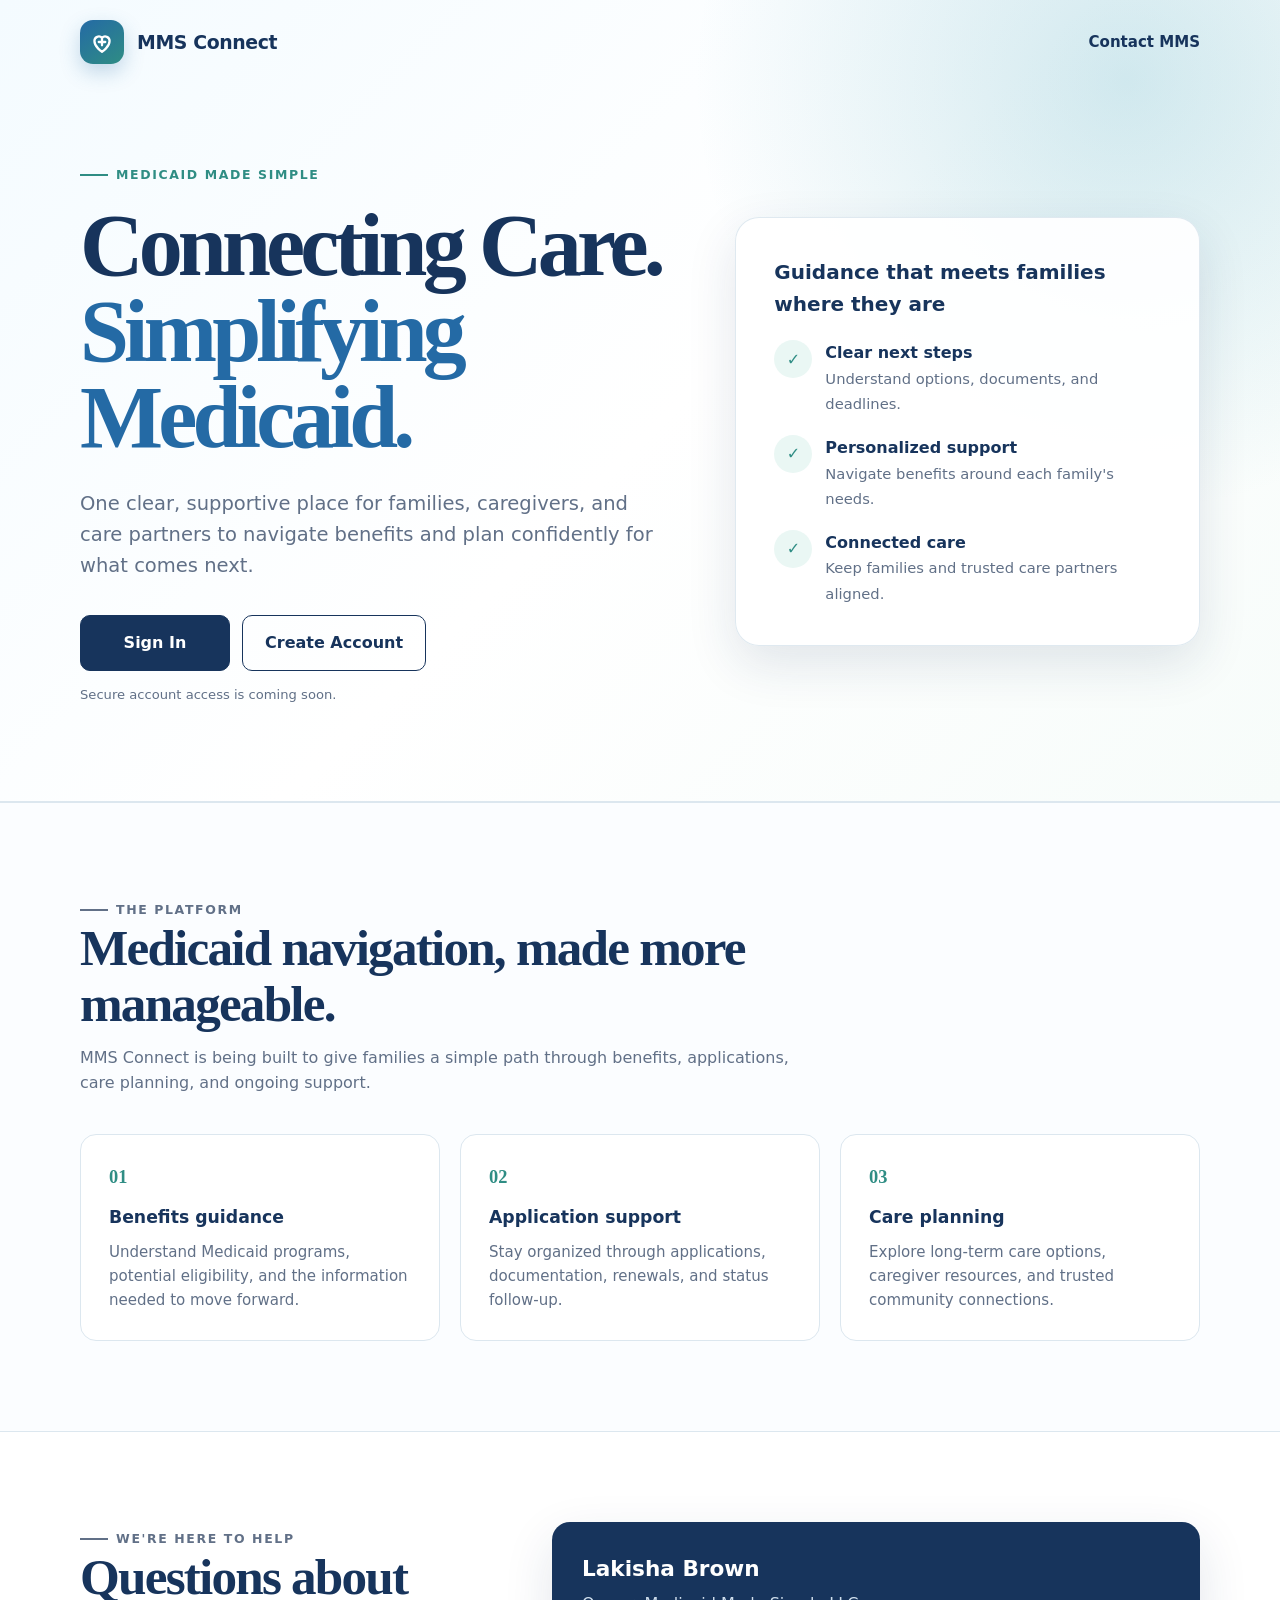
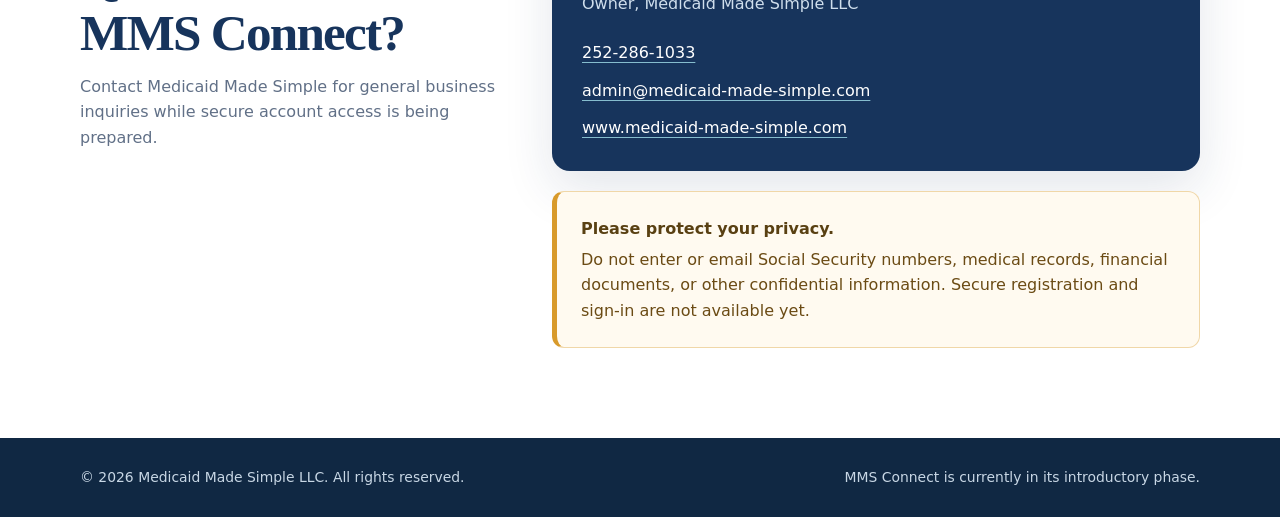
==== index.html @ 68997a7f "Add MMS Connect landing page" ====
<!doctype html>
<html lang="en">
<head>
  <meta charset="utf-8">
  <meta name="viewport" content="width=device-width, initial-scale=1">
  <meta name="description" content="MMS Connect helps families navigate Medicaid benefits and long-term care resources with confidence.">
  <title>MMS Connect | Medicaid Made Simple</title>
  <style>
    :root {
      --navy: #17345c;
      --blue: #246aa5;
      --sky: #eaf5fb;
      --teal: #2f8d84;
      --ink: #243247;
      --muted: #617087;
      --cream: #fffaf0;
      --white: #ffffff;
      --line: #dce7ef;
      --shadow: 0 18px 50px rgba(23, 52, 92, .12);
    }

    * { box-sizing: border-box; }

    html { scroll-behavior: smooth; }

    body {
      margin: 0;
      color: var(--ink);
      background: var(--white);
      font-family: Inter, ui-sans-serif, system-ui, -apple-system, BlinkMacSystemFont, "Segoe UI", sans-serif;
      line-height: 1.6;
    }

    a { color: inherit; }

    .shell {
      width: min(1120px, calc(100% - 40px));
      margin: 0 auto;
    }

    header {
      position: relative;
      overflow: hidden;
      background:
        radial-gradient(circle at 88% 10%, rgba(78, 169, 192, .26), transparent 27rem),
        linear-gradient(135deg, #f4fbff 0%, #ffffff 52%, #f7fcfa 100%);
      border-bottom: 1px solid var(--line);
    }

    nav {
      min-height: 84px;
      display: flex;
      align-items: center;
      justify-content: space-between;
      gap: 24px;
    }

    .brand {
      display: inline-flex;
      align-items: center;
      gap: 13px;
      color: var(--navy);
      font-size: 1.18rem;
      font-weight: 800;
      letter-spacing: -.02em;
    }

    .brand-mark {
      width: 44px;
      height: 44px;
      display: grid;
      place-items: center;
      color: var(--white);
      background: linear-gradient(145deg, var(--blue), var(--teal));
      border-radius: 13px;
      box-shadow: 0 8px 20px rgba(36, 106, 165, .25);
    }

    .brand-mark svg { width: 26px; height: 26px; }

    .nav-contact {
      color: var(--navy);
      font-size: .94rem;
      font-weight: 700;
      text-decoration: none;
    }

    .hero {
      min-height: 610px;
      display: grid;
      grid-template-columns: 1.12fr .88fr;
      align-items: center;
      gap: 64px;
      padding: 74px 0 96px;
    }

    .eyebrow {
      display: inline-flex;
      align-items: center;
      gap: 8px;
      margin: 0 0 18px;
      color: var(--teal);
      font-size: .78rem;
      font-weight: 800;
      letter-spacing: .13em;
      text-transform: uppercase;
    }

    .eyebrow::before {
      content: "";
      width: 28px;
      height: 2px;
      background: currentColor;
    }

    h1 {
      max-width: 760px;
      margin: 0;
      color: var(--navy);
      font-family: Georgia, "Times New Roman", serif;
      font-size: clamp(3rem, 7vw, 5.5rem);
      font-weight: 700;
      letter-spacing: -.055em;
      line-height: .98;
    }

    h1 span { color: var(--blue); }

    .lead {
      max-width: 650px;
      margin: 26px 0 0;
      color: var(--muted);
      font-size: clamp(1.05rem, 2vw, 1.22rem);
    }

    .actions {
      display: flex;
      flex-wrap: wrap;
      gap: 12px;
      margin-top: 34px;
    }

    .button {
      min-width: 150px;
      padding: 14px 22px;
      border: 1px solid var(--navy);
      border-radius: 10px;
      font: inherit;
      font-weight: 800;
      text-align: center;
      cursor: not-allowed;
    }

    .button-primary { color: var(--white); background: var(--navy); }
    .button-secondary { color: var(--navy); background: transparent; }

    .button-note {
      flex-basis: 100%;
      margin: 1px 0 0;
      color: var(--muted);
      font-size: .82rem;
    }

    .hero-card {
      position: relative;
      padding: 38px;
      background: rgba(255, 255, 255, .92);
      border: 1px solid rgba(220, 231, 239, .9);
      border-radius: 24px;
      box-shadow: var(--shadow);
    }

    .hero-card::before {
      content: "";
      position: absolute;
      z-index: -1;
      inset: -18px 28px 30px -18px;
      background: var(--sky);
      border-radius: 28px;
      transform: rotate(-2deg);
    }

    .hero-card h2 {
      margin: 0 0 20px;
      color: var(--navy);
      font-size: 1.25rem;
    }

    .checklist {
      display: grid;
      gap: 18px;
      margin: 0;
      padding: 0;
      list-style: none;
    }

    .checklist li {
      display: grid;
      grid-template-columns: 38px 1fr;
      gap: 13px;
      align-items: start;
    }

    .check {
      width: 38px;
      height: 38px;
      display: grid;
      place-items: center;
      color: var(--teal);
      background: #eaf7f4;
      border-radius: 50%;
      font-weight: 900;
    }

    .checklist strong { display: block; color: var(--navy); }
    .checklist small { color: var(--muted); font-size: .92rem; }

    main section { padding: 90px 0; }

    .section-heading {
      max-width: 720px;
      margin-bottom: 38px;
    }

    .section-heading h2 {
      margin: 0 0 12px;
      color: var(--navy);
      font-family: Georgia, "Times New Roman", serif;
      font-size: clamp(2.1rem, 4vw, 3.25rem);
      letter-spacing: -.035em;
      line-height: 1.1;
    }

    .section-heading p { margin: 0; color: var(--muted); }

    .features {
      background: #fbfdff;
      border-top: 1px solid var(--line);
      border-bottom: 1px solid var(--line);
    }

    .feature-grid {
      display: grid;
      grid-template-columns: repeat(3, 1fr);
      gap: 20px;
    }

    .feature {
      padding: 28px;
      background: var(--white);
      border: 1px solid var(--line);
      border-radius: 16px;
    }

    .feature-number {
      color: var(--teal);
      font-family: Georgia, "Times New Roman", serif;
      font-size: 1.15rem;
      font-weight: 700;
    }

    .feature h3 { margin: 12px 0 8px; color: var(--navy); font-size: 1.08rem; }
    .feature p { margin: 0; color: var(--muted); font-size: .94rem; }

    .contact-wrap {
      display: grid;
      grid-template-columns: .8fr 1.2fr;
      gap: 40px;
      align-items: start;
    }

    .contact-card {
      padding: 30px;
      color: var(--white);
      background: var(--navy);
      border-radius: 18px;
      box-shadow: var(--shadow);
    }

    .contact-card h3 { margin: 0 0 4px; font-size: 1.35rem; }
    .contact-card > p { margin: 0 0 24px; color: #cfdeec; }

    .contact-list { display: grid; gap: 12px; }
    .contact-list a { color: var(--white); text-decoration-color: #86bdce; text-underline-offset: 4px; }

    .privacy {
      padding: 24px;
      color: #6b4b14;
      background: var(--cream);
      border: 1px solid #f0d7a8;
      border-left: 5px solid #d89a2b;
      border-radius: 12px;
    }

    .privacy strong { display: block; margin-bottom: 5px; color: #594012; }
    .privacy p { margin: 0; }

    footer {
      padding: 28px 0;
      color: #c8d7e5;
      background: #102843;
      font-size: .87rem;
    }

    .footer-row {
      display: flex;
      justify-content: space-between;
      gap: 24px;
      flex-wrap: wrap;
    }

    footer p { margin: 0; }

    @media (max-width: 820px) {
      .hero, .contact-wrap { grid-template-columns: 1fr; }
      .hero { gap: 62px; padding-top: 52px; }
      .feature-grid { grid-template-columns: 1fr; }
      .hero-card { margin-left: 16px; }
    }

    @media (max-width: 520px) {
      .shell { width: min(100% - 28px, 1120px); }
      nav { min-height: 74px; }
      .nav-contact { display: none; }
      .hero { padding-bottom: 74px; }
      .hero-card { padding: 26px; }
      main section { padding: 70px 0; }
      .button { width: 100%; }
    }
  </style>
</head>
<body>
  <header>
    <nav class="shell" aria-label="Primary navigation">
      <div class="brand" aria-label="MMS Connect home">
        <span class="brand-mark" aria-hidden="true">
          <svg viewBox="0 0 24 24" fill="none" stroke="currentColor" stroke-width="2.1" stroke-linecap="round" stroke-linejoin="round">
            <path d="M12 21s-7-4.4-7-10a4 4 0 0 1 7-2.7A4 4 0 0 1 19 11c0 5.6-7 10-7 10Z"/>
            <path d="M9 12h6M12 9v6"/>
          </svg>
        </span>
        MMS Connect
      </div>
      <a class="nav-contact" href="#contact">Contact MMS</a>
    </nav>

    <div class="hero shell">
      <div>
        <p class="eyebrow">Medicaid Made Simple</p>
        <h1>Connecting Care.<br><span>Simplifying Medicaid.</span></h1>
        <p class="lead">One clear, supportive place for families, caregivers, and care partners to navigate benefits and plan confidently for what comes next.</p>
        <div class="actions" aria-label="Account actions coming soon">
          <span class="button button-primary" aria-disabled="true">Sign In</span>
          <span class="button button-secondary" aria-disabled="true">Create Account</span>
          <p class="button-note">Secure account access is coming soon.</p>
        </div>
      </div>

      <aside class="hero-card" aria-label="MMS Connect highlights">
        <h2>Guidance that meets families where they are</h2>
        <ul class="checklist">
          <li>
            <span class="check" aria-hidden="true">✓</span>
            <span><strong>Clear next steps</strong><small>Understand options, documents, and deadlines.</small></span>
          </li>
          <li>
            <span class="check" aria-hidden="true">✓</span>
            <span><strong>Personalized support</strong><small>Navigate benefits around each family's needs.</small></span>
          </li>
          <li>
            <span class="check" aria-hidden="true">✓</span>
            <span><strong>Connected care</strong><small>Keep families and trusted care partners aligned.</small></span>
          </li>
        </ul>
      </aside>
    </div>
  </header>

  <main>
    <section class="features" aria-labelledby="platform-heading">
      <div class="shell">
        <div class="section-heading">
          <p class="eyebrow">The platform</p>
          <h2 id="platform-heading">Medicaid navigation, made more manageable.</h2>
          <p>MMS Connect is being built to give families a simple path through benefits, applications, care planning, and ongoing support.</p>
        </div>
        <div class="feature-grid">
          <article class="feature">
            <span class="feature-number">01</span>
            <h3>Benefits guidance</h3>
            <p>Understand Medicaid programs, potential eligibility, and the information needed to move forward.</p>
          </article>
          <article class="feature">
            <span class="feature-number">02</span>
            <h3>Application support</h3>
            <p>Stay organized through applications, documentation, renewals, and status follow-up.</p>
          </article>
          <article class="feature">
            <span class="feature-number">03</span>
            <h3>Care planning</h3>
            <p>Explore long-term care options, caregiver resources, and trusted community connections.</p>
          </article>
        </div>
      </div>
    </section>

    <section id="contact" aria-labelledby="contact-heading">
      <div class="shell contact-wrap">
        <div class="section-heading">
          <p class="eyebrow">We're here to help</p>
          <h2 id="contact-heading">Questions about MMS Connect?</h2>
          <p>Contact Medicaid Made Simple for general business inquiries while secure account access is being prepared.</p>
        </div>
        <div>
          <div class="contact-card">
            <h3>Lakisha Brown</h3>
            <p>Owner, Medicaid Made Simple LLC</p>
            <div class="contact-list">
              <a href="tel:+12522861033">252-286-1033</a>
              <a href="mailto:admin@medicaid-made-simple.com">admin@medicaid-made-simple.com</a>
              <a href="https://www.medicaid-made-simple.com">www.medicaid-made-simple.com</a>
            </div>
          </div>
          <div class="privacy" role="note" style="margin-top: 20px;">
            <strong>Please protect your privacy.</strong>
            <p>Do not enter or email Social Security numbers, medical records, financial documents, or other confidential information. Secure registration and sign-in are not available yet.</p>
          </div>
        </div>
      </div>
    </section>
  </main>

  <footer>
    <div class="shell footer-row">
      <p>© <span id="year"></span> Medicaid Made Simple LLC. All rights reserved.</p>
      <p>MMS Connect is currently in its introductory phase.</p>
    </div>
  </footer>

  <script>document.getElementById('year').textContent = new Date().getFullYear();</script>
</body>
</html>
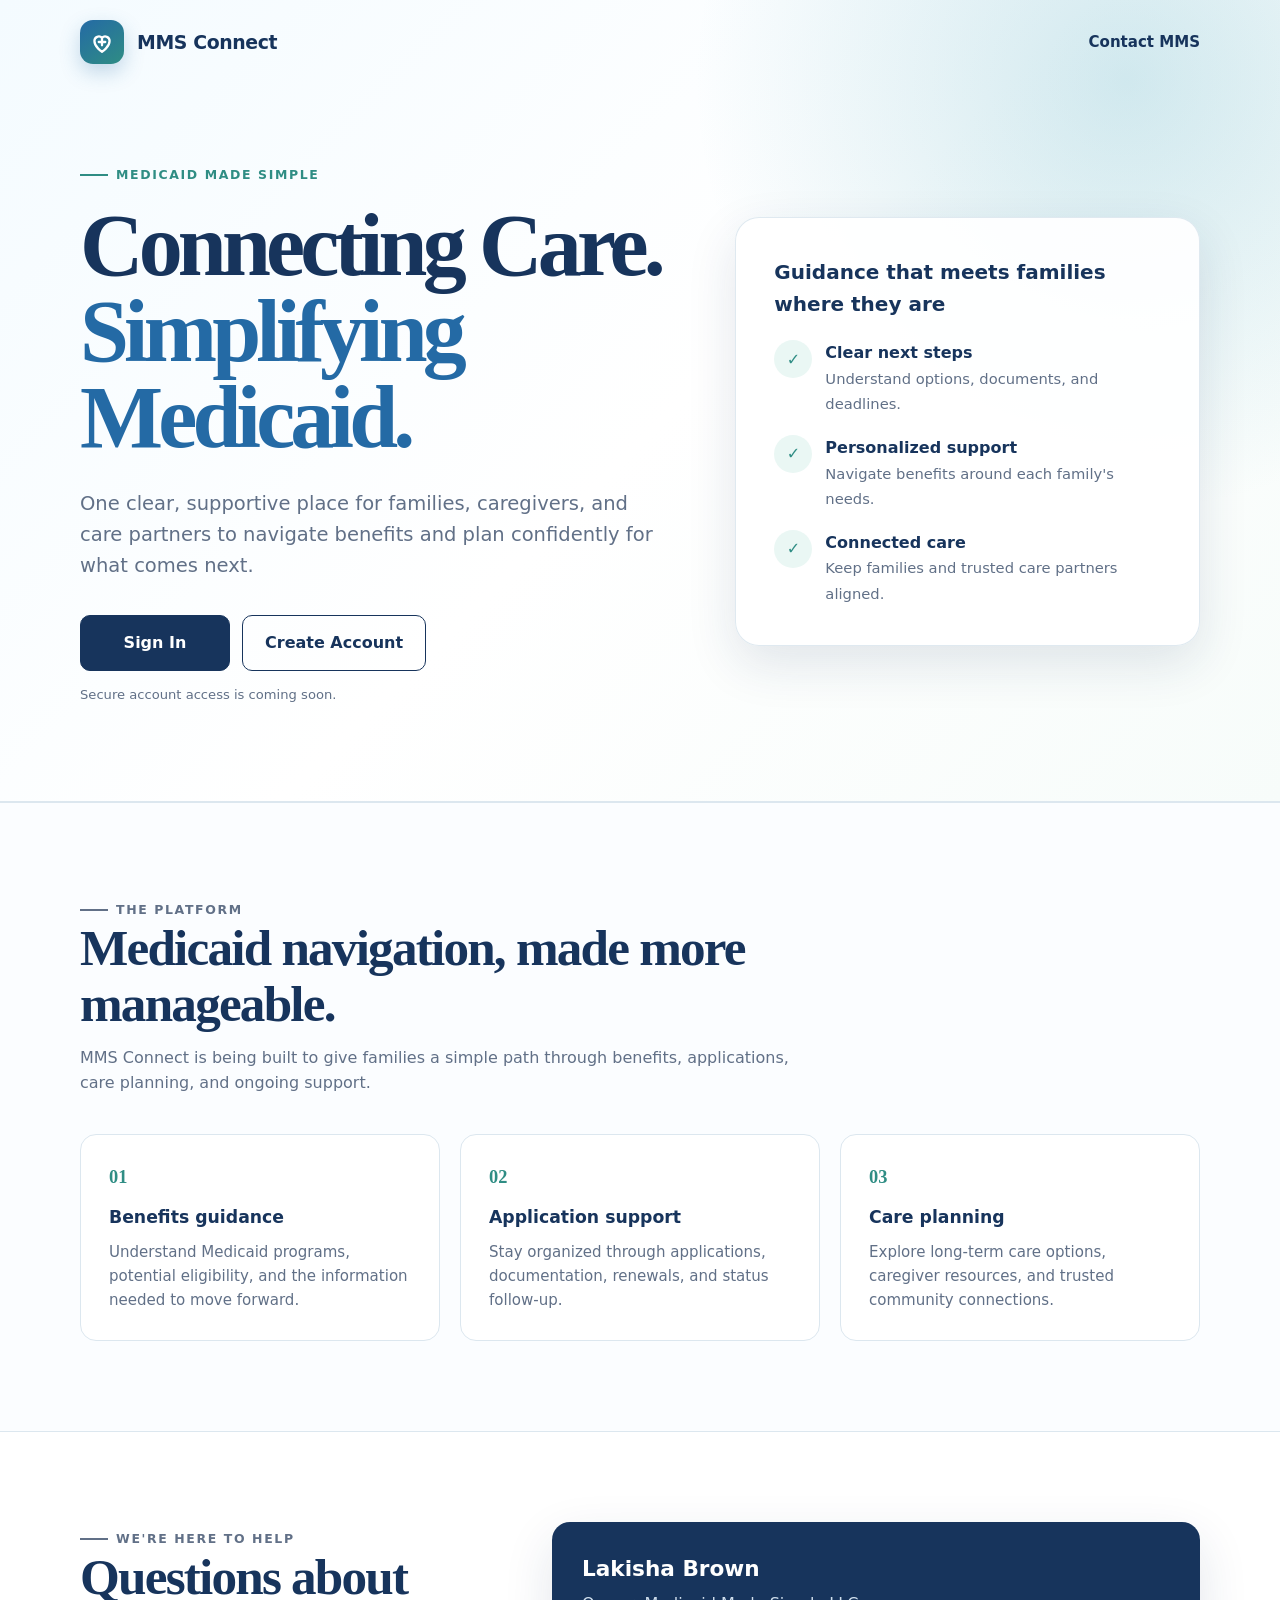
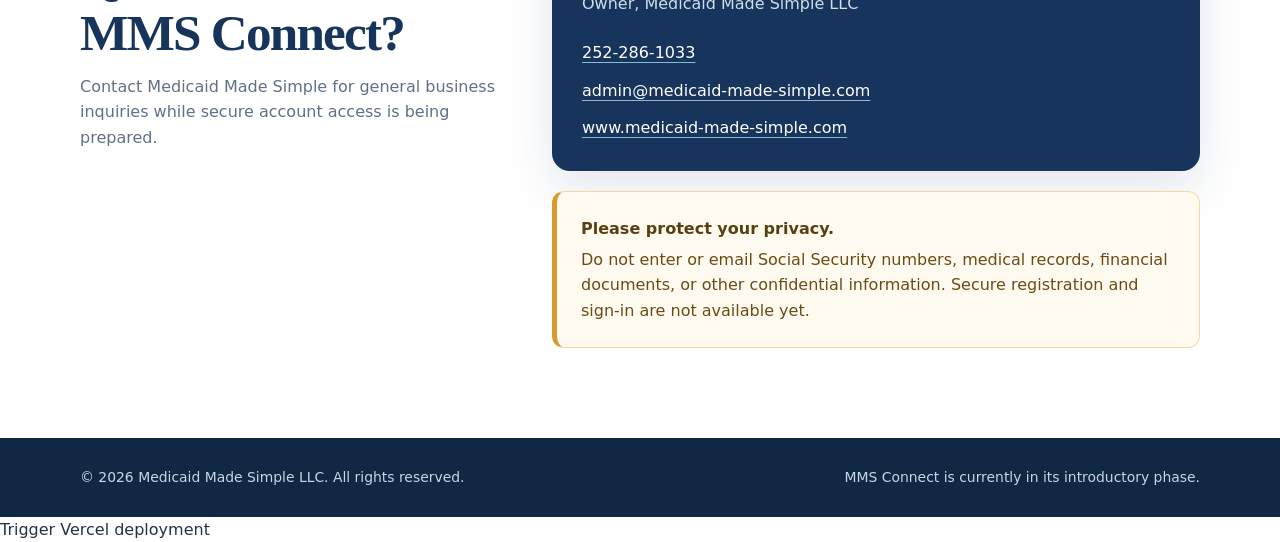
==== commit a846089a: "Update index.html" ====
--- a/index.html
+++ b/index.html
@@ -440,3 +440,4 @@
   <script>document.getElementById('year').textContent = new Date().getFullYear();</script>
 </body>
 </html>
+Trigger Vercel deployment
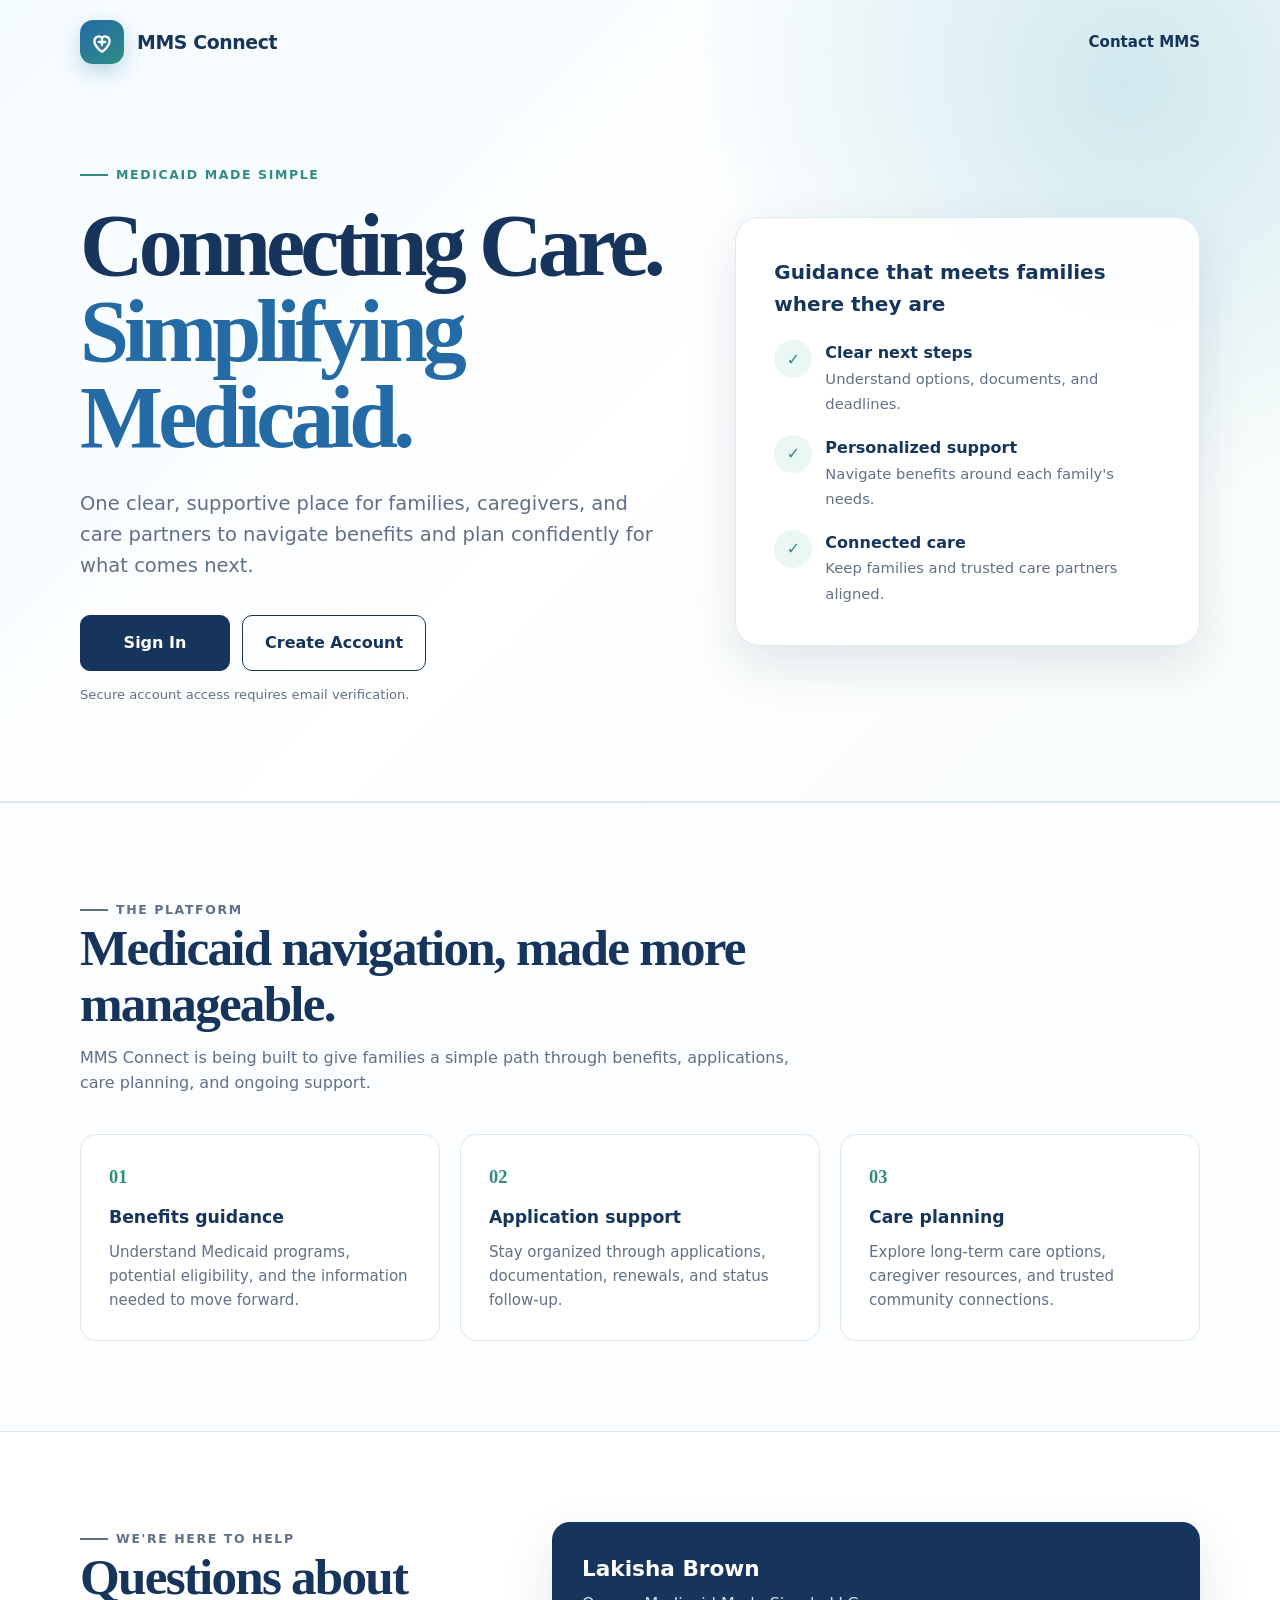
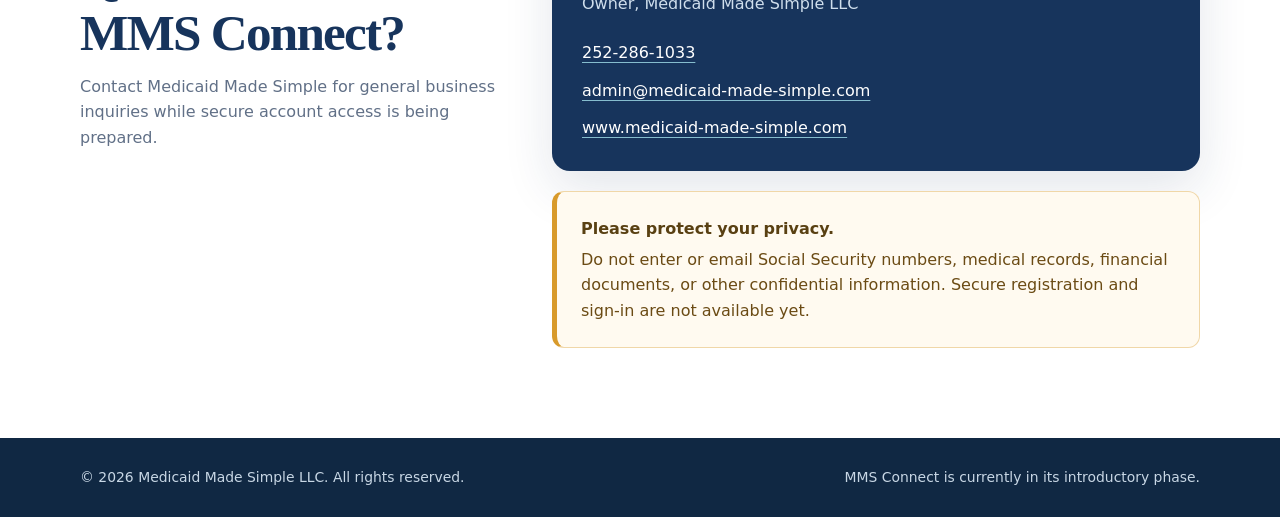
==== commit 7fbe7ea2: "Build authentication foundation and staging dashboard" ====
--- a/index.html
+++ b/index.html
@@ -148,7 +148,8 @@
       font: inherit;
       font-weight: 800;
       text-align: center;
-      cursor: not-allowed;
+      cursor: pointer;
+      text-decoration: none;
     }
 
     .button-primary { color: var(--white); background: var(--navy); }
@@ -350,9 +351,9 @@
         <h1>Connecting Care.<br><span>Simplifying Medicaid.</span></h1>
         <p class="lead">One clear, supportive place for families, caregivers, and care partners to navigate benefits and plan confidently for what comes next.</p>
         <div class="actions" aria-label="Account actions coming soon">
-          <span class="button button-primary" aria-disabled="true">Sign In</span>
-          <span class="button button-secondary" aria-disabled="true">Create Account</span>
-          <p class="button-note">Secure account access is coming soon.</p>
+          <a class="button button-primary" href="/app.html#signin">Sign In</a>
+          <a class="button button-secondary" href="/app.html#register">Create Account</a>
+          <p class="button-note">Secure account access requires email verification.</p>
         </div>
       </div>
 
@@ -432,12 +433,11 @@
 
   <footer>
     <div class="shell footer-row">
-      <p>© <span id="year"></span> Medicaid Made Simple LLC. All rights reserved.</p>
+      <p>© <span data-current-year></span> Medicaid Made Simple LLC. All rights reserved.</p>
       <p>MMS Connect is currently in its introductory phase.</p>
     </div>
   </footer>
 
-  <script>document.getElementById('year').textContent = new Date().getFullYear();</script>
+  <script src="/landing.js" defer></script>
 </body>
 </html>
-Trigger Vercel deployment
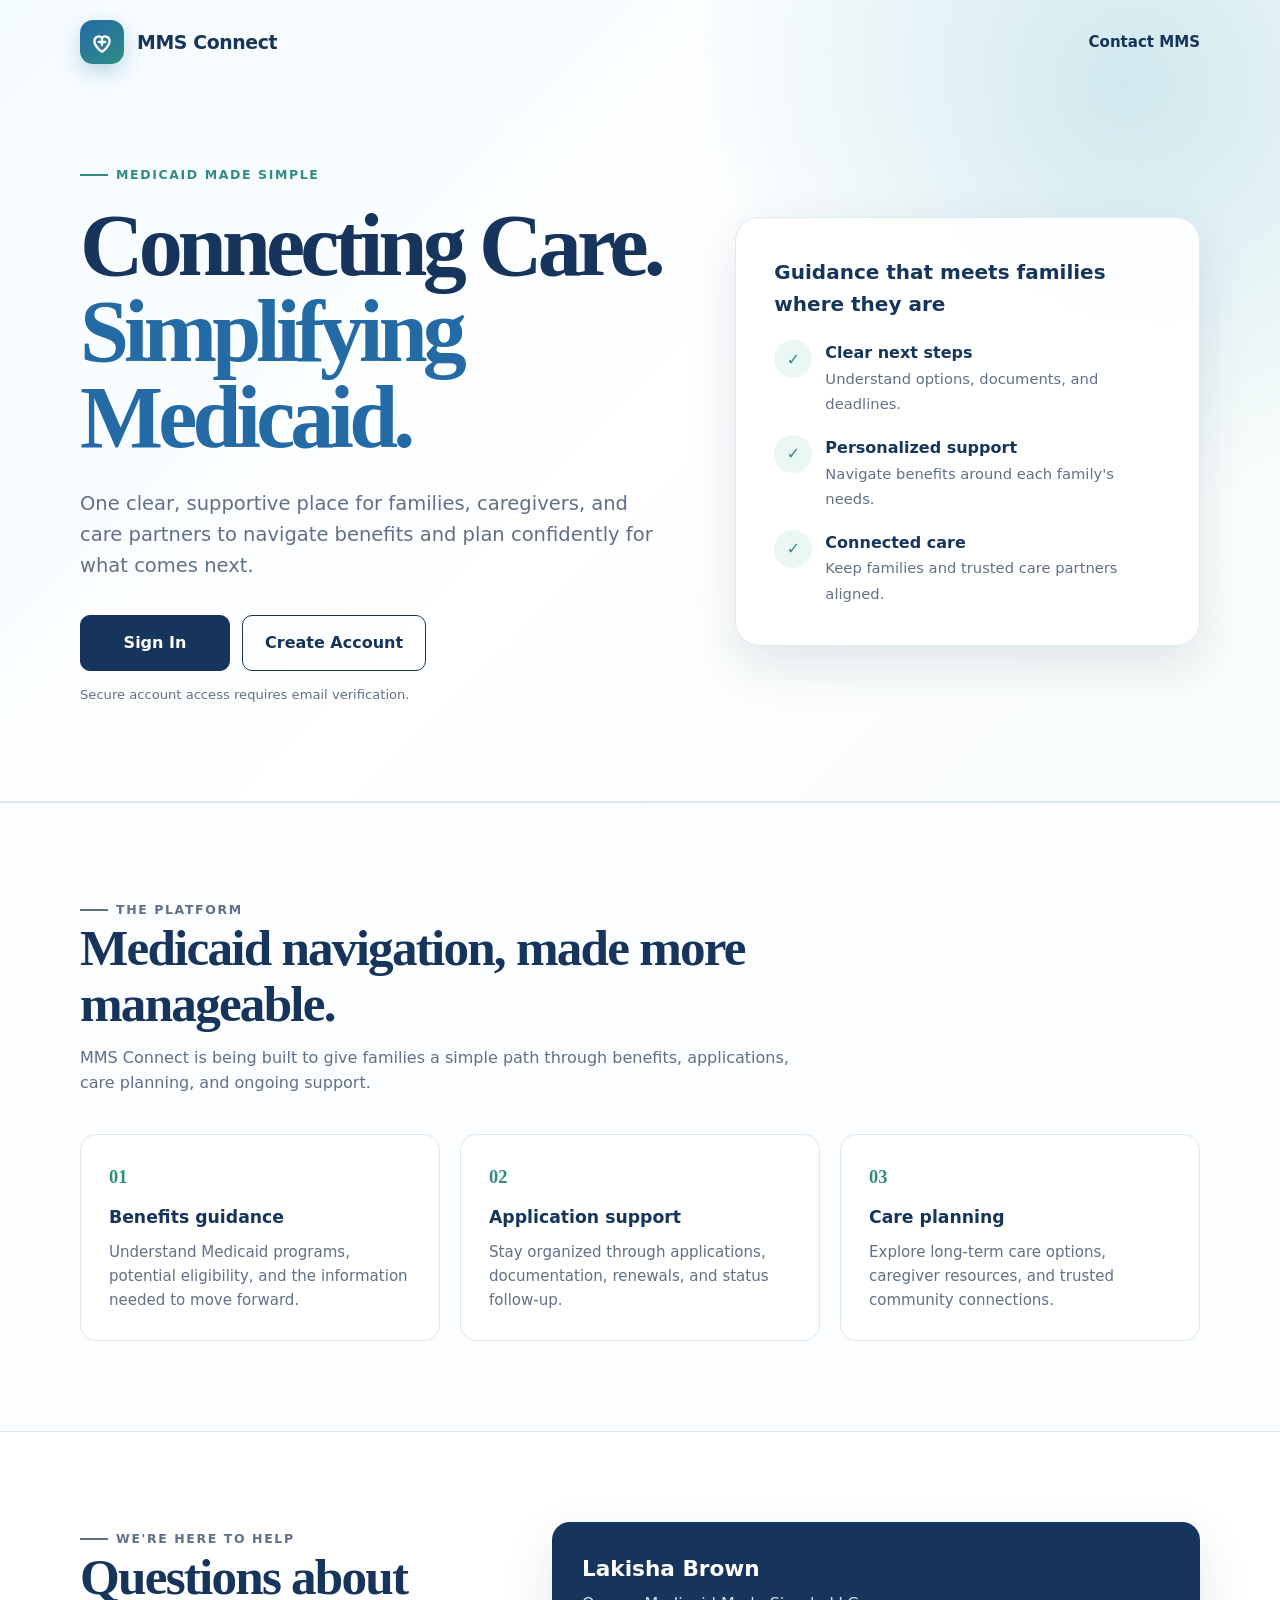
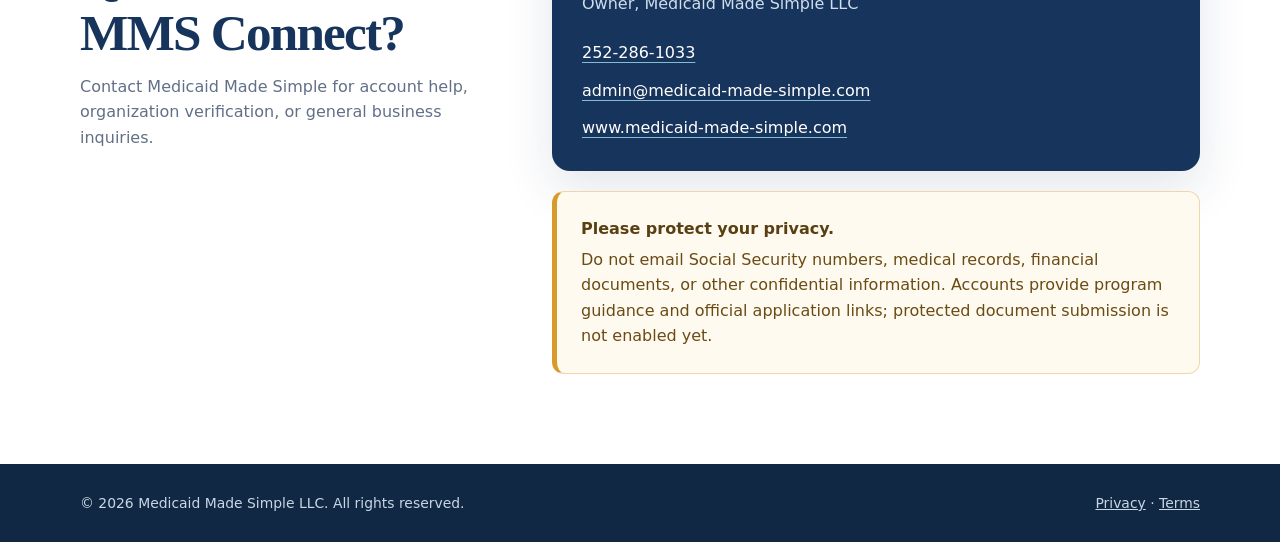
==== commit 00d9db04: "Prepare production-safe client and agency portal" ====
--- a/index.html
+++ b/index.html
@@ -410,7 +410,7 @@
         <div class="section-heading">
           <p class="eyebrow">We're here to help</p>
           <h2 id="contact-heading">Questions about MMS Connect?</h2>
-          <p>Contact Medicaid Made Simple for general business inquiries while secure account access is being prepared.</p>
+          <p>Contact Medicaid Made Simple for account help, organization verification, or general business inquiries.</p>
         </div>
         <div>
           <div class="contact-card">
@@ -424,7 +424,7 @@
           </div>
           <div class="privacy" role="note" style="margin-top: 20px;">
             <strong>Please protect your privacy.</strong>
-            <p>Do not enter or email Social Security numbers, medical records, financial documents, or other confidential information. Secure registration and sign-in are not available yet.</p>
+            <p>Do not email Social Security numbers, medical records, financial documents, or other confidential information. Accounts provide program guidance and official application links; protected document submission is not enabled yet.</p>
           </div>
         </div>
       </div>
@@ -434,7 +434,7 @@
   <footer>
     <div class="shell footer-row">
       <p>© <span data-current-year></span> Medicaid Made Simple LLC. All rights reserved.</p>
-      <p>MMS Connect is currently in its introductory phase.</p>
+      <p><a href="/privacy.html">Privacy</a> · <a href="/terms.html">Terms</a></p>
     </div>
   </footer>
 
